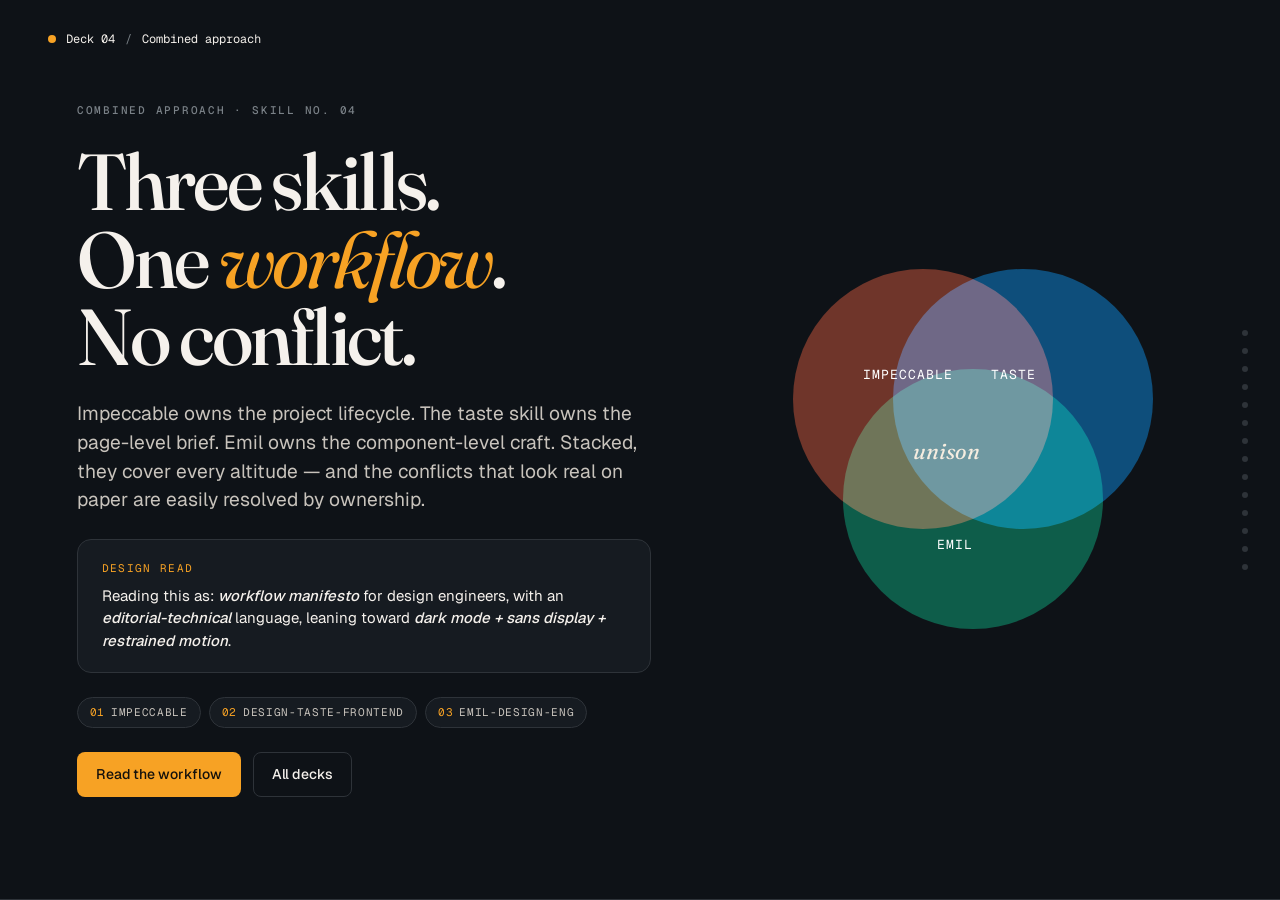
==== decks/deck-combined.html @ 85f2f713 "Initial commit: presto plugin v0.1.0 A Claude Code plugin that stacks three production-grade design " ====
<!doctype html>
<html lang="en">
<head>
<meta charset="utf-8" />
<meta name="viewport" content="width=device-width,initial-scale=1" />
<title>Deck 04 — Combined Approach</title>
<link rel="preconnect" href="https://fonts.googleapis.com">
<link rel="preconnect" href="https://fonts.gstatic.com" crossorigin>
<link href="https://fonts.googleapis.com/css2?family=Geist:wght@400;500;600;700&family=Geist+Mono:wght@400;500;600&family=Fraunces:opsz,wght@9..144,400;9..144,500&display=swap" rel="stylesheet">
<style>
  /* ============================================================
     Built using all three skills in unison.

     Scene sentence (impeccable): "A design engineer late at night,
     reviewing the unified workflow on their laptop with a terminal
     window adjacent — focused, technical, refined." → dark.

     Design Read (taste skill): "Reading this as: workflow manifesto
     for design engineers, with an editorial-technical language,
     leaning toward dark mode + sans display + restrained motion."

     Dials: VARIANCE 6 · MOTION 5 · DENSITY 5

     Register (impeccable): brand — this deck IS the product.
     Strategy: committed (one saturated amber carries ~35% of the
     surface in accents).

     Micro-interactions (emil): scale(0.97) on :active for every
     button, custom easing curves, transform-origin honored,
     entries from scale(0.95), reduced-motion respected.
     ============================================================ */
  :root {
    /* Custom easing — from emil */
    --ease-out:    cubic-bezier(0.23, 1, 0.32, 1);
    --ease-in-out: cubic-bezier(0.77, 0, 0.175, 1);
    --ease-snap:   cubic-bezier(0.22, 1, 0.36, 1);

    /* Dark editorial palette (OKLCH per impeccable) */
    --bg:         oklch(0.18 0.012 250);
    --surface:    oklch(0.22 0.014 250);
    --surface-2:  oklch(0.26 0.014 250);
    --ink:        oklch(0.96 0.008 80);
    --ink-2:      oklch(0.82 0.012 80);
    --muted:      oklch(0.6  0.012 240);
    --line:       oklch(0.32 0.012 250);
    --line-2:     oklch(0.28 0.012 250);
    --accent:     oklch(0.78 0.16 70);     /* warm amber */
    --accent-2:   oklch(0.68 0.16 60);
    --accent-soft:oklch(0.36 0.06 65);

    --sans:    "Geist", ui-sans-serif, system-ui, sans-serif;
    --display: "Fraunces", ui-serif, Georgia, serif;
    --mono:    "Geist Mono", ui-monospace, SFMono-Regular, Menlo, monospace;

    --r-xs: 4px;
    --r-sm: 8px;
    --r-md: 14px;
    --r-lg: 20px;

    --z-nav: 30;
    --z-pop: 60;
  }

  * { box-sizing: border-box; }
  html, body { margin: 0; padding: 0; }
  html { scroll-behavior: smooth; }
  body {
    background: var(--bg);
    color: var(--ink);
    font-family: var(--sans);
    font-size: 16px;
    line-height: 1.5;
    -webkit-font-smoothing: antialiased;
  }

  main {
    scroll-snap-type: y mandatory;
    overflow-y: auto;
    height: 100vh;
  }
  section.slide {
    scroll-snap-align: start;
    min-height: 100dvh;
    padding: clamp(56px, 7vw, 96px) clamp(24px, 6vw, 88px);
    display: grid;
    align-content: center;
    gap: 32px;
    border-bottom: 1px solid var(--line);
    position: relative;
  }

  h1, h2, h3 {
    color: var(--ink);
    font-weight: 500;
    letter-spacing: -0.025em;
    text-wrap: balance;
    margin: 0;
  }
  h1 { font-family: var(--display); font-size: clamp(2.8rem, 6.2vw, 5.4rem); line-height: 0.98; letter-spacing: -0.035em; font-weight: 500; }
  h1 em { font-style: italic; color: var(--accent); font-weight: 400; }
  h2 { font-family: var(--display); font-size: clamp(2rem, 4vw, 3.2rem); line-height: 1.03; font-weight: 500; letter-spacing: -0.02em; }
  h3 { font-family: var(--sans); font-size: 1.05rem; font-weight: 600; letter-spacing: -0.005em; }
  p  { max-width: 64ch; color: var(--ink-2); text-wrap: pretty; margin: 0; }
  p.lead { font-size: 1.2rem; color: var(--ink-2); max-width: 60ch; }
  code { font-family: var(--mono); font-size: 0.9em; background: var(--surface-2); padding: 2px 6px; border-radius: 4px; color: var(--accent); }

  .eyebrow {
    font-family: var(--mono);
    font-size: 11px;
    letter-spacing: 0.16em;
    text-transform: uppercase;
    color: var(--muted);
    font-weight: 500;
  }

  header.mark {
    position: fixed;
    top: clamp(20px, 3vw, 30px);
    left: clamp(24px, 4vw, 48px);
    z-index: var(--z-nav);
    display: flex; gap: 10px; align-items: center;
    font-family: var(--mono);
    font-size: 12px;
    color: var(--ink);
  }
  header.mark .dot { width: 8px; height: 8px; background: var(--accent); border-radius: 50%; }
  header.mark .sep { color: var(--muted); }

  nav.rail {
    position: fixed;
    right: clamp(16px, 2.5vw, 32px);
    top: 50%;
    transform: translateY(-50%);
    z-index: var(--z-nav);
    display: flex; flex-direction: column; gap: 12px;
  }
  nav.rail a {
    width: 6px; height: 6px; border-radius: 50%;
    background: var(--line);
    transition: background 200ms var(--ease-out), transform 200ms var(--ease-out);
  }
  nav.rail a:hover { background: var(--accent); transform: scale(1.4); }

  /* Buttons — emil's scale-on-press */
  .btn {
    display: inline-flex; align-items: center; gap: 10px;
    padding: 11px 18px;
    border-radius: var(--r-sm);
    font-family: var(--sans);
    font-weight: 500;
    font-size: 14px;
    letter-spacing: -0.005em;
    cursor: pointer;
    border: 1px solid transparent;
    text-decoration: none;
    transition: transform 160ms var(--ease-out), background 180ms var(--ease-out);
    white-space: nowrap;
  }
  .btn:hover { transform: translateY(-1px); }
  .btn:active { transform: scale(0.97); transition-duration: 100ms; }
  .btn.primary { background: var(--accent); color: oklch(0.18 0.012 80); }
  .btn.primary:hover { background: var(--accent-2); }
  .btn.ghost { background: transparent; color: var(--ink); border-color: var(--line); }
  .btn.ghost:hover { background: var(--surface); }
  .btn-row { display: flex; gap: 12px; flex-wrap: wrap; }

  /* ===== Slide 01 — Cover ===== */
  .cover { display: grid; grid-template-columns: 1fr; align-items: center; gap: 40px; background: var(--bg); }
  @media (min-width: 880px) { .cover { grid-template-columns: 1.05fr 0.95fr; } }
  .cover .meta { display: grid; gap: 24px; max-width: 36rem; }
  .read-box {
    border: 1px solid var(--line);
    background: var(--surface);
    border-radius: var(--r-md);
    padding: 20px 24px;
    display: grid; gap: 8px;
  }
  .read-box .label {
    font-family: var(--mono);
    font-size: 11px;
    letter-spacing: 0.12em;
    text-transform: uppercase;
    color: var(--accent);
  }
  .read-box .read { font-size: 15px; color: var(--ink); }
  .read-box .read em { font-style: italic; color: var(--ink); font-weight: 500; }
  .skill-pills { display: flex; flex-wrap: wrap; gap: 8px; }
  .skill-pills .pill {
    font-family: var(--mono);
    font-size: 11px;
    letter-spacing: 0.06em;
    text-transform: uppercase;
    padding: 6px 12px;
    border-radius: 999px;
    border: 1px solid var(--line);
    color: var(--ink-2);
    background: var(--surface);
  }
  .skill-pills .pill .num { color: var(--accent); margin-right: 6px; }

  /* Cover visual — three-disc Venn diagram */
  .venn {
    aspect-ratio: 1 / 1;
    max-width: 460px;
    width: 100%;
    margin-left: auto;
    position: relative;
  }
  .venn svg { width: 100%; height: 100%; display: block; }
  .venn circle { mix-blend-mode: screen; }

  /* ===== Slide 02 — Why combine ===== */
  .why-grid {
    display: grid;
    grid-template-columns: 1fr;
    gap: 16px;
  }
  @media (min-width: 880px) { .why-grid { grid-template-columns: 1fr 1fr 1fr; } }
  .why {
    border: 1px solid var(--line);
    background: var(--surface);
    border-radius: var(--r-md);
    padding: 24px 24px 22px;
    display: grid;
    gap: 12px;
  }
  .why .num {
    font-family: var(--display);
    font-size: 2.8rem;
    line-height: 1;
    color: var(--accent);
    font-weight: 400;
    letter-spacing: -0.04em;
  }
  .why h3 { font-family: var(--display); font-size: 1.4rem; font-weight: 500; letter-spacing: -0.02em; color: var(--ink); }
  .why p { font-size: 14px; }
  .why .who {
    margin-top: auto;
    font-family: var(--mono);
    font-size: 11px;
    color: var(--accent);
    letter-spacing: 0.06em;
  }

  /* ===== Slide 03 — Three altitudes (diagram) ===== */
  .altitudes {
    display: grid;
    gap: 14px;
    max-width: 1100px;
  }
  .alt {
    display: grid;
    grid-template-columns: 110px 1fr 1fr;
    gap: 24px;
    align-items: stretch;
    background: var(--surface);
    border: 1px solid var(--line);
    border-radius: var(--r-md);
    padding: 22px 24px;
  }
  .alt .level {
    display: grid;
    gap: 6px;
    align-content: center;
  }
  .alt .level .n {
    font-family: var(--display);
    font-size: 2.4rem;
    line-height: 1;
    color: var(--accent);
    font-weight: 500;
  }
  .alt .level .l {
    font-family: var(--mono);
    font-size: 11px;
    letter-spacing: 0.1em;
    text-transform: uppercase;
    color: var(--muted);
  }
  .alt .what h4 { margin: 0 0 6px; font-size: 15px; font-weight: 600; color: var(--ink); }
  .alt .what p  { font-size: 13.5px; }
  .alt .owner   { display: grid; gap: 6px; align-content: start; }
  .alt .owner .lbl { font-family: var(--mono); font-size: 11px; color: var(--muted); letter-spacing: 0.08em; text-transform: uppercase; }
  .alt .owner .skill { font-family: var(--mono); font-size: 13px; color: var(--accent); font-weight: 500; }
  @media (max-width: 720px) {
    .alt { grid-template-columns: 1fr; }
  }

  /* ===== Slide 04 — Unified flow ===== */
  .flow {
    display: grid;
    gap: 10px;
  }
  .fstep {
    display: grid;
    grid-template-columns: 56px 1fr auto;
    gap: 18px;
    align-items: start;
    padding: 18px 22px;
    background: var(--surface);
    border: 1px solid var(--line);
    border-radius: var(--r-md);
    transition: transform 200ms var(--ease-out), border-color 200ms var(--ease-out);
  }
  .fstep:hover { transform: translateY(-1px); border-color: var(--accent-soft); }
  .fstep .n {
    font-family: var(--mono);
    font-size: 13px;
    color: var(--accent);
    font-weight: 500;
    letter-spacing: 0.04em;
    padding-top: 2px;
  }
  .fstep h4 { margin: 0 0 4px; font-size: 14.5px; color: var(--ink); font-weight: 600; }
  .fstep p  { font-size: 13px; }
  .fstep .by {
    font-family: var(--mono);
    font-size: 11px;
    letter-spacing: 0.06em;
    color: var(--accent);
    padding: 4px 10px;
    border: 1px solid var(--accent-soft);
    border-radius: 999px;
    background: var(--accent-soft);
  }

  /* ===== Slide 05 — Conflict resolution ===== */
  table.conf {
    width: 100%;
    border-collapse: collapse;
    background: var(--surface);
    border: 1px solid var(--line);
    border-radius: var(--r-md);
    overflow: hidden;
  }
  table.conf th, table.conf td {
    text-align: left;
    padding: 14px 18px;
    border-bottom: 1px solid var(--line-2);
    font-size: 13.5px;
    vertical-align: top;
    color: var(--ink-2);
  }
  table.conf th {
    font-family: var(--mono);
    font-size: 11px;
    letter-spacing: 0.08em;
    text-transform: uppercase;
    color: var(--muted);
    background: var(--bg);
  }
  table.conf td:first-child { color: var(--ink); font-weight: 500; }
  table.conf td.win { color: var(--accent); font-family: var(--mono); font-size: 12.5px; }
  table.conf tr:last-child td { border-bottom: 0; }

  /* ===== Slide 06 — Ownership matrix ===== */
  .own-grid {
    display: grid;
    gap: 1px;
    background: var(--line);
    border: 1px solid var(--line);
    border-radius: var(--r-md);
    overflow: hidden;
    grid-template-columns: 1fr 1fr 1fr;
  }
  .own {
    background: var(--surface);
    padding: 22px 22px;
    display: grid;
    gap: 12px;
  }
  .own h4 {
    font-family: var(--mono);
    font-size: 11px;
    letter-spacing: 0.08em;
    text-transform: uppercase;
    color: var(--accent);
  }
  .own h3 { font-family: var(--display); font-size: 1.5rem; font-weight: 500; letter-spacing: -0.02em; }
  .own ul { margin: 0; padding: 0; list-style: none; display: grid; gap: 6px; }
  .own li {
    font-size: 13.5px;
    color: var(--ink-2);
    padding-left: 16px;
    position: relative;
  }
  .own li::before {
    content: "";
    position: absolute;
    left: 0; top: 9px;
    width: 6px; height: 6px;
    background: var(--accent);
    border-radius: 50%;
  }
  @media (max-width: 760px) { .own-grid { grid-template-columns: 1fr; } }

  /* ===== Slide 07 — Worked example (hero panel) ===== */
  .worked {
    display: grid;
    gap: 24px;
  }
  @media (min-width: 880px) { .worked { grid-template-columns: 1fr 1fr; } }
  .demo-hero {
    background: var(--surface);
    border: 1px solid var(--line);
    border-radius: var(--r-md);
    padding: 36px 32px 32px;
    display: grid;
    gap: 22px;
    align-content: start;
  }
  .demo-hero .h-eyebrow {
    font-family: var(--mono);
    font-size: 11px;
    letter-spacing: 0.16em;
    text-transform: uppercase;
    color: var(--accent);
    font-weight: 500;
  }
  .demo-hero h3 {
    font-family: var(--display);
    font-size: clamp(1.8rem, 3.4vw, 2.4rem);
    font-weight: 500;
    letter-spacing: -0.022em;
    line-height: 1.04;
    color: var(--ink);
  }
  .demo-hero h3 em { color: var(--accent); font-style: italic; }
  .demo-hero p { font-size: 14.5px; color: var(--ink-2); max-width: 38ch; }
  .demo-hero .h-row { display: flex; gap: 10px; }
  .demo-hero .h-btn {
    padding: 10px 18px;
    border-radius: var(--r-sm);
    background: var(--accent);
    color: oklch(0.18 0.012 80);
    border: 0;
    font-family: var(--sans);
    font-size: 14px;
    font-weight: 500;
    cursor: pointer;
    transition: transform 160ms var(--ease-out), background 180ms var(--ease-out);
  }
  .demo-hero .h-btn:active { transform: scale(0.97); }
  .demo-hero .h-btn.ghost { background: transparent; color: var(--ink); border: 1px solid var(--line); }
  .demo-hero .h-btn.ghost:hover { background: var(--surface-2); }

  .annot {
    display: grid;
    gap: 12px;
    align-content: start;
  }
  .ant {
    display: grid;
    grid-template-columns: auto 1fr;
    gap: 12px;
    align-items: start;
    padding: 12px 16px;
    background: var(--surface);
    border: 1px solid var(--line);
    border-radius: var(--r-sm);
  }
  .ant .src {
    font-family: var(--mono);
    font-size: 11px;
    letter-spacing: 0.06em;
    color: var(--accent);
    padding: 2px 8px;
    border-radius: 4px;
    background: var(--accent-soft);
    height: fit-content;
    white-space: nowrap;
  }
  .ant p { font-size: 13.5px; color: var(--ink-2); margin: 0; }

  /* ===== Slide 08 — Plugin tree ===== */
  .pkg-grid { display: grid; gap: 20px; }
  @media (min-width: 880px) { .pkg-grid { grid-template-columns: 1fr 1.2fr; } }
  pre.tree {
    background: var(--surface);
    border: 1px solid var(--line);
    border-radius: var(--r-md);
    padding: 22px 24px;
    margin: 0;
    overflow-x: auto;
    font-family: var(--mono);
    font-size: 12.5px;
    line-height: 1.6;
    color: var(--ink-2);
  }
  pre.tree .acc { color: var(--accent); }
  pre.tree .dim { color: var(--muted); }
  pre.tree .ink { color: var(--ink); }

  .pkg-notes {
    display: grid;
    gap: 12px;
    align-content: start;
  }
  .pkg-note {
    background: var(--surface);
    border: 1px solid var(--line);
    border-radius: var(--r-md);
    padding: 18px 22px;
    display: grid;
    gap: 6px;
  }
  .pkg-note h4 {
    font-family: var(--sans);
    font-size: 14px;
    font-weight: 600;
    color: var(--ink);
  }
  .pkg-note p { font-size: 13.5px; }

  /* ===== Slide 09 — Command surface ===== */
  .cmds {
    display: grid;
    gap: 1px;
    background: var(--line);
    border: 1px solid var(--line);
    border-radius: var(--r-md);
    overflow: hidden;
    grid-template-columns: repeat(auto-fit, minmax(260px, 1fr));
  }
  .cmd {
    background: var(--surface);
    padding: 22px 22px 18px;
    display: grid;
    gap: 8px;
    transition: background 180ms var(--ease-out);
  }
  .cmd:hover { background: var(--surface-2); }
  .cmd .name {
    font-family: var(--mono);
    font-size: 14px;
    color: var(--accent);
    font-weight: 500;
  }
  .cmd .name::before {
    content: "/";
    color: var(--muted);
    margin-right: 1px;
  }
  .cmd .phase {
    font-family: var(--mono);
    font-size: 10.5px;
    letter-spacing: 0.1em;
    text-transform: uppercase;
    color: var(--muted);
  }
  .cmd p { font-size: 13.5px; margin: 0; }
  .cmd .chain {
    margin-top: 4px;
    font-family: var(--mono);
    font-size: 11px;
    color: var(--ink-2);
    background: var(--bg);
    border: 1px solid var(--line);
    border-radius: 4px;
    padding: 4px 8px;
    width: fit-content;
  }

  /* ===== Slide 10 — Hook composition ===== */
  .hook-stack {
    display: grid;
    gap: 8px;
  }
  .hook {
    display: grid;
    grid-template-columns: 90px 100px 1fr;
    gap: 16px;
    align-items: center;
    padding: 14px 18px;
    background: var(--surface);
    border: 1px solid var(--line);
    border-radius: var(--r-sm);
  }
  .hook .moment {
    font-family: var(--mono);
    font-size: 11px;
    color: var(--accent);
    letter-spacing: 0.06em;
    text-transform: uppercase;
  }
  .hook .skill {
    font-family: var(--mono);
    font-size: 12px;
    color: var(--ink);
    padding: 2px 8px;
    border: 1px solid var(--line);
    border-radius: 4px;
    background: var(--bg);
    width: fit-content;
  }
  .hook p { font-size: 13px; margin: 0; }
  @media (max-width: 720px) {
    .hook { grid-template-columns: 1fr; }
  }

  /* ===== Slide 11 — Migration / adoption ===== */
  .adoption {
    display: grid;
    gap: 16px;
  }
  @media (min-width: 880px) { .adoption { grid-template-columns: repeat(3, 1fr); } }
  .ado {
    background: var(--surface);
    border: 1px solid var(--line);
    border-radius: var(--r-md);
    padding: 24px;
    display: grid;
    gap: 10px;
  }
  .ado .lbl {
    font-family: var(--mono);
    font-size: 11px;
    letter-spacing: 0.1em;
    text-transform: uppercase;
    color: var(--accent);
  }
  .ado h4 { font-family: var(--display); font-size: 1.3rem; font-weight: 500; letter-spacing: -0.018em; color: var(--ink); }
  .ado p { font-size: 13.5px; }
  .ado code { font-size: 12px; }

  /* ===== Slide 13 — /magic --surprise pipeline ===== */
  .surprise-pipe {
    display: grid;
    gap: 14px;
    align-items: stretch;
    grid-template-columns: 1fr;
  }
  @media (min-width: 880px) {
    .surprise-pipe {
      grid-template-columns:
        minmax(0, 1.05fr) 44px
        minmax(0, 1.15fr) 44px
        minmax(0, 1.05fr) 44px
        minmax(0, 1.25fr) 44px
        minmax(0, 0.9fr);
      gap: 10px;
    }
  }
  .pipe-box {
    background: var(--surface);
    border: 1px solid var(--line);
    border-radius: var(--r-md);
    padding: 18px 18px 16px;
    display: grid;
    gap: 8px;
    align-content: start;
    min-width: 0;
  }
  .pipe-box.tinted { background: var(--surface-2); }
  .pipe-box .lbl {
    font-family: var(--mono);
    font-size: 10.5px;
    letter-spacing: 0.12em;
    text-transform: uppercase;
    color: var(--muted);
  }
  .pipe-box h4 {
    font-family: var(--sans);
    font-size: 15px;
    font-weight: 600;
    color: var(--ink);
    margin: 0;
    letter-spacing: -0.005em;
  }
  .pipe-box .detail {
    font-family: var(--mono);
    font-size: 11.5px;
    color: var(--ink-2);
    line-height: 1.55;
    margin: 0;
  }
  .pipe-box .detail span {
    display: block;
  }
  .pipe-box.intent h4 { color: var(--accent); font-family: var(--mono); font-size: 13px; }
  .pipe-box.artifacts .detail span {
    background: var(--bg);
    border: 1px solid var(--line);
    border-radius: 4px;
    padding: 4px 8px;
    margin-bottom: 4px;
    color: var(--accent);
  }
  .pipe-box.audit { border-color: var(--accent-soft); }
  .pipe-box.audit h4 { color: var(--accent); }

  .pipe-arrow {
    display: flex;
    align-items: center;
    justify-content: center;
    position: relative;
    min-height: 36px;
  }
  .pipe-arrow svg { width: 100%; height: 22px; display: block; color: var(--line); }
  .pipe-arrow .note {
    position: absolute;
    top: -16px;
    left: 50%;
    transform: translateX(-50%);
    font-family: var(--mono);
    font-size: 10px;
    letter-spacing: 0.08em;
    text-transform: uppercase;
    color: var(--muted);
    white-space: nowrap;
    background: var(--bg);
    padding: 0 6px;
  }
  @media (max-width: 879px) {
    .pipe-arrow { min-height: 56px; }
    .pipe-arrow svg { width: 22px; height: 56px; }
    .pipe-arrow .note {
      position: static;
      transform: none;
      margin-left: 12px;
      background: transparent;
      padding: 0;
    }
    .pipe-arrow { justify-content: flex-start; padding-left: 18px; }
  }

  .surprise-pills {
    display: flex;
    flex-wrap: wrap;
    gap: 8px;
    margin-top: 6px;
  }
  .surprise-pills .pill {
    font-family: var(--mono);
    font-size: 11px;
    letter-spacing: 0.06em;
    text-transform: uppercase;
    padding: 6px 12px;
    border-radius: 999px;
    border: 1px solid var(--line);
    color: var(--ink-2);
    background: var(--surface);
  }
  .surprise-pills .pill strong { color: var(--accent); font-weight: 500; margin-right: 6px; }

  .surprise-callouts {
    display: grid;
    gap: 14px;
    margin-top: 8px;
    grid-template-columns: 1fr;
  }
  @media (min-width: 720px) {
    .surprise-callouts { grid-template-columns: 1fr 1fr; }
  }
  .callout {
    background: var(--surface);
    border: 1px solid var(--line);
    border-radius: var(--r-md);
    padding: 18px 20px;
    display: grid;
    gap: 8px;
  }
  .callout.warn { border-color: var(--line-2); background: var(--bg); }
  .callout .lbl {
    font-family: var(--mono);
    font-size: 10.5px;
    letter-spacing: 0.12em;
    text-transform: uppercase;
    color: var(--accent);
  }
  .callout.warn .lbl { color: var(--muted); }
  .callout ul { margin: 0; padding-left: 18px; }
  .callout li { font-size: 13.5px; color: var(--ink-2); margin-bottom: 6px; line-height: 1.5; }
  .callout li:last-child { margin-bottom: 0; }

  /* ===== End ===== */
  .end {
    background: oklch(0.13 0.01 250);
  }
  .end h2 { color: var(--ink); }
  .end .stat-row {
    display: grid; gap: 0;
    grid-template-columns: repeat(auto-fit, minmax(160px, 1fr));
    border: 1px solid var(--line);
    border-radius: var(--r-md);
    overflow: hidden;
  }
  .end .stat {
    padding: 22px;
    background: var(--surface);
    border-right: 1px solid var(--line);
    display: grid; gap: 4px;
  }
  .end .stat:last-child { border-right: 0; }
  .end .stat .lbl { font-family: var(--mono); font-size: 10.5px; letter-spacing: 0.1em; text-transform: uppercase; color: var(--muted); }
  .end .stat .vv { font-family: var(--display); font-size: 1.6rem; font-weight: 500; color: var(--ink); letter-spacing: -0.025em; }

  /* prefers-reduced-motion */
  @media (prefers-reduced-motion: reduce) {
    *,*::before,*::after {
      animation-duration: 0.001ms !important;
      transition-duration: 0.001ms !important;
      transition-delay: 0ms !important;
    }
  }
</style>
</head>
<body>

<header class="mark">
  <span class="dot" aria-hidden="true"></span>
  <span>Deck 04</span>
  <span class="sep">/</span>
  <span>Combined approach</span>
</header>

<nav class="rail" aria-label="Slides">
  <a href="#s1"></a><a href="#s2"></a><a href="#s3"></a><a href="#s4"></a>
  <a href="#s5"></a><a href="#s6"></a><a href="#s7"></a><a href="#s8"></a>
  <a href="#s9"></a><a href="#s10"></a><a href="#s11"></a><a href="#s12"></a>
  <a href="#s13"></a><a href="#s14"></a>
</nav>

<main>

  <!-- 01 — Cover -->
  <section id="s1" class="slide cover">
    <div class="meta">
      <span class="eyebrow">Combined approach · skill no. 04</span>
      <h1>Three skills. One <em>workflow</em>. No conflict.</h1>
      <p class="lead">Impeccable owns the project lifecycle. The taste skill owns the page-level brief. Emil owns the component-level craft. Stacked, they cover every altitude — and the conflicts that look real on paper are easily resolved by ownership.</p>

      <div class="read-box">
        <span class="label">Design Read</span>
        <p class="read">Reading this as: <em>workflow manifesto</em> for design engineers, with an <em>editorial-technical</em> language, leaning toward <em>dark mode + sans display + restrained motion</em>.</p>
      </div>

      <div class="skill-pills">
        <span class="pill"><span class="num">01</span>impeccable</span>
        <span class="pill"><span class="num">02</span>design-taste-frontend</span>
        <span class="pill"><span class="num">03</span>emil-design-eng</span>
      </div>

      <div class="btn-row">
        <a class="btn primary" href="#s2">Read the workflow</a>
        <a class="btn ghost" href="index.html">All decks</a>
      </div>
    </div>

    <div class="venn" aria-hidden="true">
      <svg viewBox="0 0 460 460">
        <circle cx="180" cy="180" r="130" fill="oklch(0.55 0.16 35 / 0.55)"   />
        <circle cx="280" cy="180" r="130" fill="oklch(0.55 0.16 245 / 0.55)" />
        <circle cx="230" cy="280" r="130" fill="oklch(0.58 0.14 165 / 0.55)" />
        <text x="120" y="160" fill="#fff" font-family="Geist Mono, monospace" font-size="13" letter-spacing="1">IMPECCABLE</text>
        <text x="248" y="160" fill="#fff" font-family="Geist Mono, monospace" font-size="13" letter-spacing="1">TASTE</text>
        <text x="194" y="330" fill="#fff" font-family="Geist Mono, monospace" font-size="13" letter-spacing="1">EMIL</text>
        <text x="170" y="240" fill="oklch(0.95 0.02 80)" font-family="Fraunces, serif" font-style="italic" font-size="22">unison</text>
      </svg>
    </div>
  </section>

  <!-- 02 — Why combine -->
  <section id="s2" class="slide">
    <h2>Why combine them.</h2>
    <p>Each skill is rigorous, but each leaves a real gap. Their gaps are the others' strengths.</p>
    <div class="why-grid">
      <div class="why">
        <span class="num">01</span>
        <h3>Impeccable owns the project.</h3>
        <p>Loads context, picks a register, runs commands across the lifecycle. But it's general — page-level rules and component micro-details aren't its altitude.</p>
        <span class="who">owns: project + register</span>
      </div>
      <div class="why">
        <span class="num">02</span>
        <h3>The taste skill owns the page.</h3>
        <p>Reads the room, sets dials, picks a stack, enforces mechanical Pre-Flight checks. But it's scoped to landing / portfolio / redesign — and stops at the page boundary.</p>
        <span class="who">owns: page-level brief</span>
      </div>
      <div class="why">
        <span class="num">03</span>
        <h3>Emil owns the component.</h3>
        <p>Every animation tested, every easing curve picked, every transform-origin honored. But it's silent on color, stack choice, layout grammar.</p>
        <span class="who">owns: component + motion</span>
      </div>
    </div>
  </section>

  <!-- 03 — Three altitudes -->
  <section id="s3" class="slide">
    <span class="eyebrow">03 of 03 eyebrows used in this deck</span>
    <h2>Three altitudes, three owners.</h2>
    <p>Every design question lives at one altitude. Knowing which skill owns it removes the guesswork.</p>
    <div class="altitudes">
      <div class="alt">
        <div class="level"><span class="n">01</span><span class="l">Project</span></div>
        <div class="what">
          <h4>Lifecycle, register, brand-or-product, commands across surfaces</h4>
          <p>Setup, context loading, color strategy, audit, polish, harden, document, ship.</p>
        </div>
        <div class="owner"><span class="lbl">Owner</span><span class="skill">impeccable</span></div>
      </div>
      <div class="alt">
        <div class="level"><span class="n">02</span><span class="l">Page</span></div>
        <div class="what">
          <h4>Brief inference, dial setting, stack pick, section grammar, Pre-Flight</h4>
          <p>Design Read, VARIANCE / MOTION / DENSITY, hero discipline, eyebrow restraint, layout diversification.</p>
        </div>
        <div class="owner"><span class="lbl">Owner</span><span class="skill">design-taste-frontend</span></div>
      </div>
      <div class="alt">
        <div class="level"><span class="n">03</span><span class="l">Component</span></div>
        <div class="what">
          <h4>Animation Decision Framework, easing, transform-origin, interruptibility</h4>
          <p>Custom curves, scale-on-press feedback, popover origin awareness, asymmetric enter/exit, stagger.</p>
        </div>
        <div class="owner"><span class="lbl">Owner</span><span class="skill">emil-design-eng</span></div>
      </div>
    </div>
  </section>

  <!-- 04 — Unified flow -->
  <section id="s4" class="slide">
    <h2>The unified flow.</h2>
    <p>Seven steps from blank canvas to ship-ready. Each step is owned by exactly one skill — no overlap, no race condition.</p>
    <div class="flow">
      <div class="fstep"><span class="n">01</span><div><h4>Read the room</h4><p>State the one-line Design Read. Page kind · audience · vibe · stack. No code yet.</p></div><span class="by">taste</span></div>
      <div class="fstep"><span class="n">02</span><div><h4>Load project context</h4><p>Run <code>impeccable/scripts/context.mjs</code>. PRODUCT.md, DESIGN.md, existing tokens. Pick the register: brand or product.</p></div><span class="by">impeccable</span></div>
      <div class="fstep"><span class="n">03</span><div><h4>Set the dials</h4><p>VARIANCE / MOTION / DENSITY from the read. Override the 8 / 6 / 4 baseline when the brief justifies it.</p></div><span class="by">taste</span></div>
      <div class="fstep"><span class="n">04</span><div><h4>Pick the stack</h4><p>If the brief reads as a known system (Fluent, Material, Carbon, govuk-frontend), install the official package. Else: Tailwind v4 + Geist + Motion.</p></div><span class="by">taste</span></div>
      <div class="fstep"><span class="n">05</span><div><h4>Build with the rules</h4><p>Impeccable's General Rules + register reference. Taste's hero discipline, eyebrow restraint, no-section-repeat. OKLCH throughout.</p></div><span class="by">impeccable + taste</span></div>
      <div class="fstep"><span class="n">06</span><div><h4>Polish every interaction</h4><p>For each animation: should it · purpose · easing · duration. Custom curves. scale(0.97) on :active. Popovers from origin. Asymmetric enter/exit. Reduced-motion always.</p></div><span class="by">emil</span></div>
      <div class="fstep"><span class="n">07</span><div><h4>Audit before ship</h4><p>Pre-Flight checklist · AI slop test (both altitudes) · emil's review table on the diff. Match-and-rewrite any ban.</p></div><span class="by">all three</span></div>
    </div>
  </section>

  <!-- 05 — Conflict resolution -->
  <section id="s5" class="slide">
    <h2>Conflict resolution.</h2>
    <p>Three conflicts look real on paper. All three resolve by ownership — the skill at the relevant altitude wins.</p>
    <table class="conf" aria-label="Conflict resolution matrix">
      <thead>
        <tr><th>Conflict</th><th>Impeccable says</th><th>Taste says</th><th>Emil says</th><th>Winner</th></tr>
      </thead>
      <tbody>
        <tr>
          <td>Bounce in easing</td>
          <td>No bounce. Exponential ease-out.</td>
          <td>Silent on bounce shape.</td>
          <td>Subtle 0.1–0.3 OK for playful / drag UI.</td>
          <td class="win">impeccable · for UI; emil · for drag-to-dismiss only</td>
        </tr>
        <tr>
          <td>Eyebrows</td>
          <td>Banned as scaffolding when on every section.</td>
          <td>Max 1 per 3 sections, mechanical count.</td>
          <td>Silent.</td>
          <td class="win">taste · its count is the operational rule</td>
        </tr>
        <tr>
          <td>Default sans font</td>
          <td>Doesn't prescribe.</td>
          <td>Discourages Inter. Reach for Geist / Outfit / Satoshi first.</td>
          <td>Silent on family.</td>
          <td class="win">taste · brief-aware</td>
        </tr>
        <tr>
          <td>Animation altitude</td>
          <td>"Motion must be intentional."</td>
          <td>Picks the pattern (sticky stack, horizontal pan).</td>
          <td>Picks the curve, duration, origin.</td>
          <td class="win">taste · pattern; emil · values</td>
        </tr>
        <tr>
          <td>Beige / cream backgrounds</td>
          <td>"Saturated AI default of 2026." Banned.</td>
          <td>Premium-consumer beige+brass family banned.</td>
          <td>Silent.</td>
          <td class="win">both agree · use the rotation table</td>
        </tr>
        <tr>
          <td>Marketing copy</td>
          <td>No marketing buzzwords. No em dashes.</td>
          <td>Copy self-audit. Cut AI cute-but-wrong phrases.</td>
          <td>Silent.</td>
          <td class="win">both agree · enforce together</td>
        </tr>
      </tbody>
    </table>
  </section>

  <!-- 06 — Ownership matrix -->
  <section id="s6" class="slide">
    <h2>What each skill owns.</h2>
    <p>The clean partition. When you're stuck, ask which row your question sits in — and only consult that skill's reference.</p>
    <div class="own-grid">
      <div class="own">
        <h4>Impeccable</h4>
        <h3>Project &amp; register</h3>
        <ul>
          <li>PRODUCT.md / DESIGN.md context loading</li>
          <li>Brand vs. product register split</li>
          <li>Color strategy (restrained · committed · full · drenched)</li>
          <li>OKLCH palette + tinted neutrals</li>
          <li>Cross-register absolute bans</li>
          <li>Sub-commands: critique, audit, polish, harden, document, extract, ship</li>
          <li>AI slop test (first + second order)</li>
        </ul>
      </div>
      <div class="own">
        <h4>Taste skill</h4>
        <h3>Page &amp; brief</h3>
        <ul>
          <li>Design Read (one-line)</li>
          <li>VARIANCE / MOTION / DENSITY dials</li>
          <li>Brief → real design system map</li>
          <li>Anti-default discipline (Inter, AI-purple, beige+brass)</li>
          <li>Hero discipline (max 4 elements, fits viewport)</li>
          <li>Eyebrow / section / zigzag / marquee limits</li>
          <li>Pre-Flight checklist (mechanical)</li>
        </ul>
      </div>
      <div class="own">
        <h4>Emil</h4>
        <h3>Component &amp; motion</h3>
        <ul>
          <li>Animation Decision Framework</li>
          <li>Custom easing curves (3 named)</li>
          <li>Duration ceiling (≤300ms UI)</li>
          <li>Spring physics for drag / alive elements</li>
          <li>scale(0.97) on every :active</li>
          <li>Never scale(0); always 0.95 + opacity</li>
          <li>Popover transform-origin</li>
          <li>clip-path tricks (hold-to-delete, image reveal)</li>
          <li>Review-as-markdown-table format</li>
        </ul>
      </div>
    </div>
  </section>

  <!-- 07 — Worked example -->
  <section id="s7" class="slide">
    <h2>One hero, three skills.</h2>
    <p>The hero panel on the left was built by walking the unified flow. The labels on the right show which skill made which call.</p>
    <div class="worked">
      <div class="demo-hero">
        <span class="h-eyebrow">Product · v1</span>
        <h3>Ship interfaces that don't <em>look</em> AI-made.</h3>
        <p>Three skills stacked into one workflow. Read the brief, build the structure, polish the details — without re-litigating the same decision three times.</p>
        <div class="h-row">
          <button class="h-btn" type="button">Get started</button>
          <button class="h-btn ghost" type="button">View on GitHub</button>
        </div>
      </div>
      <div class="annot">
        <div class="ant"><span class="src">taste</span><p>Hero stack ≤ 4 elements (eyebrow + headline + sub + CTA). Eyebrow allowed because this is the first eyebrow on the page.</p></div>
        <div class="ant"><span class="src">taste</span><p>Two CTAs, distinct intents ("get started" vs "view on GitHub"). No duplicate-intent fail.</p></div>
        <div class="ant"><span class="src">impeccable</span><p>Committed color strategy: one saturated accent (amber) carries the CTA and emphasis. Body bg is OKLCH-tinted dark slate, biased toward the accent hue.</p></div>
        <div class="ant"><span class="src">impeccable</span><p>Display headline uses italic emphasis on a single word, same family — not a serif-into-sans injection.</p></div>
        <div class="ant"><span class="src">emil</span><p>Both buttons have <code>transform: scale(0.97)</code> on <code>:active</code>, 160ms via the strong ease-out curve.</p></div>
        <div class="ant"><span class="src">emil</span><p>Hover translateY(-1px) gives instant feedback before the press. Press it.</p></div>
      </div>
    </div>
  </section>

  <!-- 08 — Plugin structure -->
  <section id="s8" class="slide">
    <h2>The plugin: <em>presto</em>.</h2>
    <p>One plugin, three skills, shared scripts, shared memory. The structure mirrors how the work flows.</p>
    <div class="pkg-grid">
<pre class="tree" aria-label="Plugin file tree"><span class="dim">presto/</span>
├── <span class="ink">plugin.json</span>                  <span class="dim"># manifest</span>
├── <span class="ink">README.md</span>
├── skills/
│   ├── <span class="acc">impeccable/</span>            <span class="dim"># project altitude</span>
│   │   ├── SKILL.md
│   │   ├── reference/         <span class="dim"># craft, polish, audit, …</span>
│   │   └── scripts/           <span class="dim"># context, palette, live</span>
│   ├── <span class="acc">design-taste/</span>          <span class="dim"># page altitude</span>
│   │   └── SKILL.md
│   └── <span class="acc">emil-design-eng/</span>       <span class="dim"># component altitude</span>
│       └── SKILL.md
├── commands/                  <span class="dim"># unified slash commands</span>
│   ├── design-read.md
│   ├── set-dials.md
│   ├── design-flow.md
│   ├── design-audit.md
│   └── design-review.md
├── hooks/
│   ├── SessionStart.js        <span class="dim"># load context once</span>
│   └── PreCompact.js          <span class="dim"># save Design Read state</span>
├── memory/
│   ├── DESIGN_READ.md         <span class="dim"># this project's read</span>
│   └── DIALS.json             <span class="dim"># persisted dial values</span>
└── shared/
    ├── <span class="ink">easing.css</span>             <span class="dim"># emil's named curves</span>
    ├── <span class="ink">palette-tools.mjs</span>      <span class="dim"># impeccable's seed</span>
    └── <span class="ink">preflight.mjs</span>          <span class="dim"># taste's check runner</span>
</pre>

      <div class="pkg-notes">
        <div class="pkg-note">
          <h4>Why one plugin instead of three</h4>
          <p>Shared <code>shared/</code> means easing curves and palette tools aren't duplicated. The Design Read is written once and consumed by all three.</p>
        </div>
        <div class="pkg-note">
          <h4>Why three skills not one</h4>
          <p>Each skill keeps its own description and trigger context. Claude picks the right one based on the user's altitude — the SKILL.md descriptions stay specific and discoverable.</p>
        </div>
        <div class="pkg-note">
          <h4>SessionStart hook</h4>
          <p>Loads the Design Read and Dials into context once. No skill re-runs <code>context.mjs</code> redundantly.</p>
        </div>
      </div>
    </div>
  </section>

  <!-- 09 — Command surface -->
  <section id="s9" class="slide">
    <h2>Unified command surface.</h2>
    <p>Five new slash commands shape the workflow. The original 25 impeccable commands stay reachable via <code>/impeccable &lt;cmd&gt;</code>.</p>
    <div class="cmds">
      <div class="cmd">
        <span class="phase">Phase 01</span>
        <span class="name">design-read</span>
        <p>Run the brief-inference step. Writes the one-line Design Read to <code>memory/DESIGN_READ.md</code>.</p>
        <span class="chain">taste · then impeccable</span>
      </div>
      <div class="cmd">
        <span class="phase">Phase 02</span>
        <span class="name">set-dials</span>
        <p>Choose VARIANCE / MOTION / DENSITY from a use-case preset or conversationally.</p>
        <span class="chain">taste</span>
      </div>
      <div class="cmd">
        <span class="phase">Phase 03–06</span>
        <span class="name">design-flow [feature]</span>
        <p>The full unified flow: read → context → dials → stack → build → polish. Calls each skill in order.</p>
        <span class="chain">all three</span>
      </div>
      <div class="cmd">
        <span class="phase">Phase 07</span>
        <span class="name">design-audit [target]</span>
        <p>Pre-Flight + AI slop test + a11y. Returns a single consolidated report.</p>
        <span class="chain">taste + impeccable</span>
      </div>
      <div class="cmd">
        <span class="phase">Phase 07</span>
        <span class="name">design-review [diff]</span>
        <p>Emil's mandatory markdown-table review on the current diff. One row per issue.</p>
        <span class="chain">emil</span>
      </div>
      <div class="cmd">
        <span class="phase">Bypass</span>
        <span class="name">impeccable [cmd]</span>
        <p>Direct access to any of the 25 impeccable sub-commands. Unchanged behavior.</p>
        <span class="chain">impeccable</span>
      </div>
    </div>
  </section>

  <!-- 10 — Hook composition -->
  <section id="s10" class="slide">
    <h2>When each skill fires.</h2>
    <p>The hook stack runs in order. Earlier hooks load shared context; later skills consume it without re-running setup.</p>
    <div class="hook-stack">
      <div class="hook">
        <span class="moment">SessionStart</span>
        <span class="skill">shared</span>
        <p>Read <code>memory/DESIGN_READ.md</code> and <code>memory/DIALS.json</code> into the session. Inject as system reminder.</p>
      </div>
      <div class="hook">
        <span class="moment">SessionStart</span>
        <span class="skill">impeccable</span>
        <p>Run <code>context.mjs</code>. If <code>NO_PRODUCT_MD</code>, queue <code>init</code> as the first action.</p>
      </div>
      <div class="hook">
        <span class="moment">UserPromptSubmit</span>
        <span class="skill">taste</span>
        <p>If the prompt mentions a page kind (landing, portfolio, redesign) and no Design Read exists, prompt for one.</p>
      </div>
      <div class="hook">
        <span class="moment">PostToolUse</span>
        <span class="skill">emil</span>
        <p>On Edit/Write to component files, suggest the review-table format if the diff includes animation properties.</p>
      </div>
      <div class="hook">
        <span class="moment">PreCompact</span>
        <span class="skill">shared</span>
        <p>Persist Design Read, Dials, and last critique snapshot. They survive context compression.</p>
      </div>
      <div class="hook">
        <span class="moment">Stop</span>
        <span class="skill">shared</span>
        <p>If a build step shipped a hero or landing surface and no Pre-Flight ran, surface it as a suggestion.</p>
      </div>
    </div>
  </section>

  <!-- 11 — Adoption -->
  <section id="s11" class="slide">
    <h2>Adoption path.</h2>
    <p>Three reasonable starting points, depending on what's already installed.</p>
    <div class="adoption">
      <div class="ado">
        <span class="lbl">Starting fresh</span>
        <h4>Install presto directly.</h4>
        <p>The plugin pulls all three skills as siblings. Run <code>/design-read</code> on first invocation; the rest follows from the read.</p>
        <p><code>/plugin install presto</code></p>
      </div>
      <div class="ado">
        <span class="lbl">Already on impeccable</span>
        <h4>Layer in taste + emil only.</h4>
        <p>The plugin detects an existing <code>impeccable/</code> install and skips re-adding it. Memory and shared/ still come along.</p>
        <p><code>/plugin install presto --partial</code></p>
      </div>
      <div class="ado">
        <span class="lbl">Picking and choosing</span>
        <h4>Use the skills individually.</h4>
        <p>Each skill works alone. The cost is repeated setup and no shared Design Read between sessions.</p>
        <p>This is what you have today.</p>
      </div>
    </div>
  </section>

  <!-- 12 — The /magic workflow -->
  <section id="s12" class="slide">
    <h2>The <em style="font-style: italic; color: var(--accent);">/magic</em> workflow.</h2>
    <p class="lead">One slash command. Seven phases (plus a conditional cold-start). Six break-out points. Memory that survives the session.</p>

    <div class="flow">
      <div class="fstep" style="opacity: 0.72; border-style: dashed;"><span class="n">00</span><div><h4>HOUDINI <span style="font-family: var(--mono); font-size: 11px; color: var(--muted); letter-spacing: 0.04em; font-weight: 400; margin-left: 6px;">cold start · creative partner</span></h4><p>The only phase allowed to invent. Drafts 3 real starter HTML files in parallel (safe · contrarian · wildcard), iterates with you in a refine loop, lands <code>DESIGN_APPROACH.md</code> + <code>seeds/starter.html</code> + <code>seeds/tokens.css</code>.</p><p style="font-family: var(--mono); font-size: 11px; color: var(--muted); letter-spacing: 0.04em; margin-top: 4px;">conversational, runs as a skill — <code>/magic</code> recommends it but does not invoke inline.</p></div><span class="by">conditional</span></div>
      <div class="fstep"><span class="n">01</span><div><h4>READ</h4><p>State the Design Read: kind · audience · vibe · stack hint. Output: <code>{ read, kind, audience, vibe, stack_hint }</code>.</p></div><span class="by">taste</span></div>
      <div class="fstep"><span class="n">02</span><div><h4>CONTEXT</h4><p>Load PRODUCT.md / DESIGN.md, pick register, set palette strategy, write the scene sentence. Output: <code>{ register, palette_strategy, existing_tokens, scene_sentence }</code>.</p></div><span class="by">impeccable</span></div>
      <div class="fstep"><span class="n">03</span><div><h4>DIALS</h4><p>VARIANCE · MOTION · DENSITY (1–10) with reasoning tied to the read. Output: <code>{ variance, motion, density, reasoning }</code>.</p></div><span class="by">taste</span></div>
      <div class="fstep"><span class="n">04</span><div><h4>STACK</h4><p>Map brief to a real design system (Fluent, Material, Carbon, govuk-frontend, shadcn) or Tailwind v4 + Geist + Motion. Output: <code>{ framework, ds_package?, type_family, motion_lib, icons }</code>.</p></div><span class="by">taste</span></div>
      <div class="fstep"><span class="n">05</span><div><h4>BUILD</h4><p>General Rules + hero discipline + section grammar. Coordinated; no race condition because altitudes don't overlap. Output: <code>{ files_written[], notes }</code>.</p></div><span class="by">impeccable + taste</span></div>
      <div class="fstep"><span class="n">06</span><div><h4>POLISH</h4><p>Animation Decision Framework on every interaction. Custom curves, asymmetric enter/exit, transform-origin honored, scale(0.97) on :active. Output: <code>{ animations[], review_table_md }</code>.</p></div><span class="by">emil</span></div>
      <div class="fstep"><span class="n">07</span><div><h4>AUDIT</h4><p>All three skills run in parallel — Pre-Flight matrix, AI slop test (first + second order), emil review table. Output: <code>{ preflight_pass, slop_pass, review_findings, gate }</code>.</p></div><span class="by">all three · parallel</span></div>
    </div>

    <div class="cmds" style="margin-top: 12px;">
      <div class="cmd">
        <span class="phase">Phase 00 · cold start</span>
        <span class="name">houdini [brief]</span>
        <p>The creative partner. Three modes: guided (conversational, default), <code>--auto</code> (autonomous solo run), or keywords (e.g. <code>'fintech, dark, terminal'</code>). When invoked without explicit args, TUNE IN now asks which mode via <code>AskUserQuestion</code> — power-user shortcuts via flags still bypass the question. Drafts real starter templates, iterates with you when interactive, lands a starter <code>/magic</code> can build on.</p>
        <span class="chain">taste + impeccable</span>
      </div>
      <div class="cmd">
        <span class="phase">Entry</span>
        <span class="name">magic [intent] [--surprise]</span>
        <p>Full 7-phase flow. Without <code>--surprise</code>: detects cold-start and confirms whether to run <code>/houdini</code> first (yes / no / customize). With <code>--surprise</code>: autonomously runs houdini in wildcard mode, writes the hand-off artifacts, then proceeds through every phase. Zero prompts end to end. Phase outputs persist to <code>presto/memory/</code>.</p>
        <span class="chain">all three</span>
      </div>
      <div class="cmd">
        <span class="phase">Phase 01</span>
        <span class="name">design-read</span>
        <p>Skip to READ. Writes <code>DESIGN_READ.md</code>.</p>
        <span class="chain">taste</span>
      </div>
      <div class="cmd">
        <span class="phase">Phase 03</span>
        <span class="name">set-dials</span>
        <p>Skip to DIALS. Writes <code>DIALS.json</code>.</p>
        <span class="chain">taste</span>
      </div>
      <div class="cmd">
        <span class="phase">Phase 03–06</span>
        <span class="name">design-flow [feature]</span>
        <p>Re-enter the build-and-polish middle without redoing READ + CONTEXT.</p>
        <span class="chain">all three</span>
      </div>
      <div class="cmd">
        <span class="phase">Phase 07</span>
        <span class="name">design-audit [target]</span>
        <p>Pre-Flight + AI slop test. Writes <code>last-audit.json</code>.</p>
        <span class="chain">taste + impeccable</span>
      </div>
      <div class="cmd">
        <span class="phase">Phase 07</span>
        <span class="name">design-review [diff]</span>
        <p>Emil's markdown-table review on the diff. One row per issue.</p>
        <span class="chain">emil</span>
      </div>
    </div>

    <p style="font-family: var(--mono); font-size: 12px; color: var(--muted); letter-spacing: 0.04em; margin-top: 4px;">
      Passthrough: <code>/impeccable [cmd]</code> still routes to any of the 25 original impeccable sub-commands — unchanged.
    </p>
  </section>

  <!-- 13 — /magic --surprise pipeline -->
  <section id="s13" class="slide">
    <span class="eyebrow">Slide 13 · the wildcard path</span>
    <h2><em style="font-style: italic; color: var(--accent);">/magic --surprise</em> — zero to template.</h2>
    <p class="lead">When the goal is speed and you trust the wildcard, <code>--surprise</code> collapses every confirmation prompt into a single autonomous run. From blank intent to AUDIT, no questions.</p>

    <div class="surprise-pipe">
      <div class="pipe-box intent">
        <span class="lbl">Phase 0 · intent</span>
        <h4>/magic --surprise</h4>
        <p class="detail"><span>"build a portfolio for a generative-art studio…"</span></p>
      </div>
      <div class="pipe-arrow">
        <span class="note">no prompts</span>
        <svg viewBox="0 0 100 22" preserveAspectRatio="none" aria-hidden="true"><line x1="0" y1="11" x2="92" y2="11" stroke="currentColor" stroke-width="1"/><polyline points="86,5 96,11 86,17" fill="none" stroke="currentColor" stroke-width="1"/></svg>
      </div>
      <div class="pipe-box tinted">
        <span class="lbl">Houdini workflow</span>
        <h4>autonomous = true</h4>
        <p class="detail"><span>n_drafts = 1</span><span>angle = wildcard</span><span>Brief → Draft → Handoff</span></p>
      </div>
      <div class="pipe-arrow">
        <span class="note">3 files written</span>
        <svg viewBox="0 0 100 22" preserveAspectRatio="none" aria-hidden="true"><line x1="0" y1="11" x2="92" y2="11" stroke="currentColor" stroke-width="1"/><polyline points="86,5 96,11 86,17" fill="none" stroke="currentColor" stroke-width="1"/></svg>
      </div>
      <div class="pipe-box artifacts">
        <span class="lbl">Hand-off artifacts</span>
        <h4>presto/memory/</h4>
        <p class="detail"><span>DESIGN_APPROACH.md</span><span>seeds/starter.html</span><span>seeds/tokens.css</span></p>
      </div>
      <div class="pipe-arrow">
        <span class="note">phase 0 finds seed, skips</span>
        <svg viewBox="0 0 100 22" preserveAspectRatio="none" aria-hidden="true"><line x1="0" y1="11" x2="92" y2="11" stroke="currentColor" stroke-width="1"/><polyline points="86,5 96,11 86,17" fill="none" stroke="currentColor" stroke-width="1"/></svg>
      </div>
      <div class="pipe-box tinted">
        <span class="lbl">Magic workflow</span>
        <h4>7 phases, linear</h4>
        <p class="detail"><span>Read → Context → Dials</span><span>Stack → Build → Polish</span><span>Audit</span></p>
      </div>
      <div class="pipe-arrow">
        <span class="note">7 phases run linearly</span>
        <svg viewBox="0 0 100 22" preserveAspectRatio="none" aria-hidden="true"><line x1="0" y1="11" x2="92" y2="11" stroke="currentColor" stroke-width="1"/><polyline points="86,5 96,11 86,17" fill="none" stroke="currentColor" stroke-width="1"/></svg>
      </div>
      <div class="pipe-box audit">
        <span class="lbl">Gate</span>
        <h4>AUDIT pass</h4>
        <p class="detail"><span>preflight ✓</span><span>slop ✓</span><span>review ✓</span></p>
      </div>
    </div>

    <div class="surprise-pills">
      <span class="pill"><strong>0</strong>user prompts</span>
      <span class="pill"><strong>1</strong>wildcard draft</span>
      <span class="pill"><strong>8</strong>phases total</span>
    </div>

    <div class="surprise-callouts">
      <div class="callout">
        <span class="lbl">When to use --surprise</span>
        <ul>
          <li>You trust the wildcard angle and would rather react to a finished design than pick from drafts.</li>
          <li>You want maximum velocity from blank brief to AUDIT in a single command.</li>
        </ul>
      </div>
      <div class="callout warn">
        <span class="lbl">When NOT to use</span>
        <ul>
          <li>When the project is high-stakes and you want oversight per phase: use <code>--guided</code>.</li>
          <li>When you want the three-option spread to evaluate visually: use bare <code>/houdini</code> (guided mode).</li>
        </ul>
      </div>
    </div>
  </section>

  <!-- 14 — End -->
  <section id="s14" class="slide end">
    <h2>The combined approach, in one sentence.</h2>
    <p class="lead">Read the room with taste, load context and pick the register with impeccable, build with both, polish every animation with emil, and audit against all three before ship — packaged as <code>presto</code> so the Design Read and dials persist across sessions.</p>
    <div class="stat-row">
      <div class="stat"><span class="lbl">Plugin name</span><span class="vv">presto</span></div>
      <div class="stat"><span class="lbl">Skills</span><span class="vv">3</span></div>
      <div class="stat"><span class="lbl">Commands</span><span class="vv">6 new + 25</span></div>
      <div class="stat"><span class="lbl">Altitudes</span><span class="vv">Project · Page · Component</span></div>
    </div>
    <div class="btn-row">
      <a class="btn primary" href="index.html">Back to index</a>
      <a class="btn ghost" href="deck-impeccable.html">← Restart at deck 01</a>
    </div>
  </section>

</main>
</body>
</html>
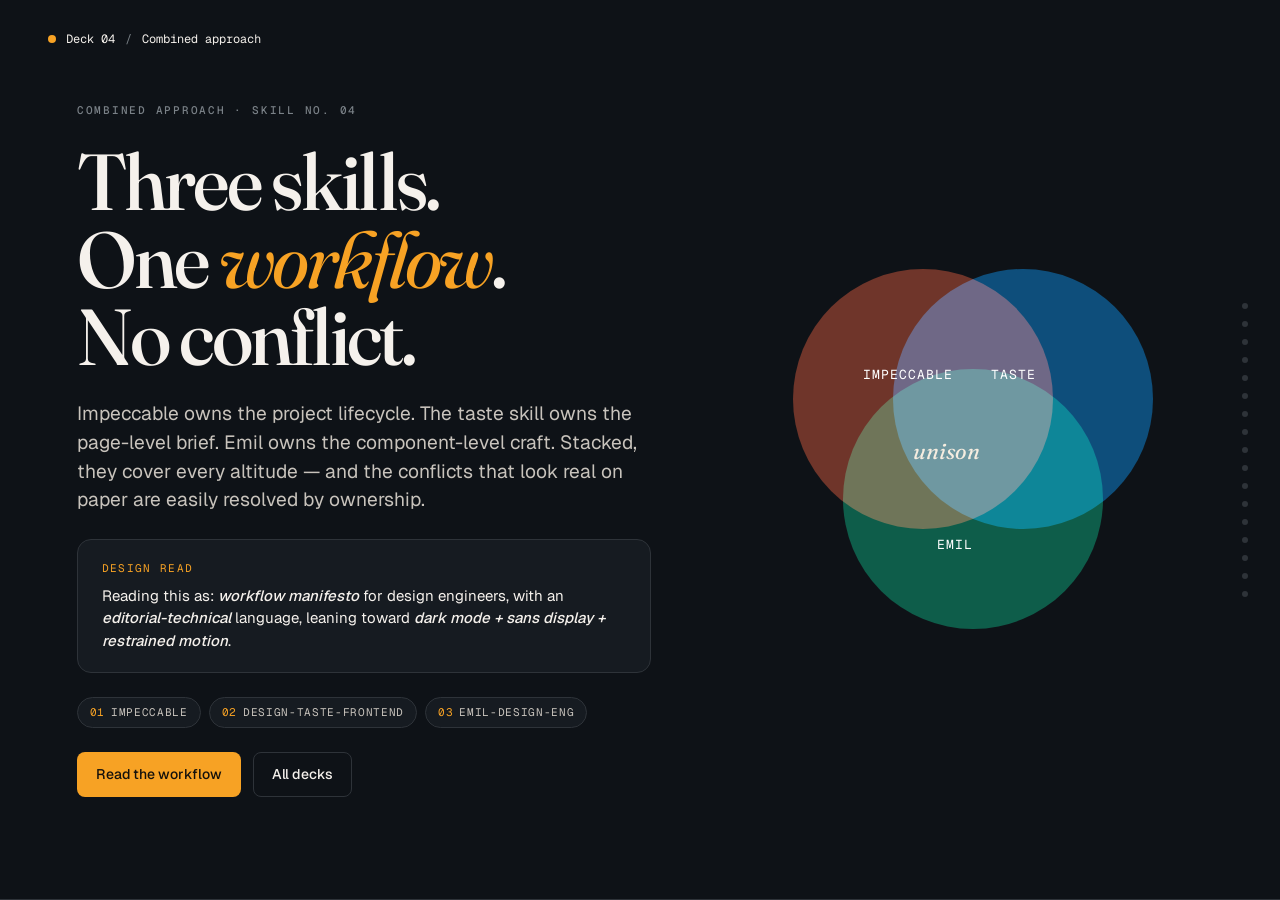
==== commit 057ede99: "v0.1.5: guides + decks updated for nanogen integration Brings the user-facing documentation up to da" ====
--- a/decks/deck-combined.html
+++ b/decks/deck-combined.html
@@ -818,7 +818,7 @@
   <a href="#s1"></a><a href="#s2"></a><a href="#s3"></a><a href="#s4"></a>
   <a href="#s5"></a><a href="#s6"></a><a href="#s7"></a><a href="#s8"></a>
   <a href="#s9"></a><a href="#s10"></a><a href="#s11"></a><a href="#s12"></a>
-  <a href="#s13"></a><a href="#s14"></a>
+  <a href="#s12b"></a><a href="#s12c"></a><a href="#s12d"></a><a href="#s13"></a><a href="#s14"></a>
 </nav>
 
 <main>
@@ -1036,6 +1036,9 @@
         </ul>
       </div>
     </div>
+    <p style="font-family: var(--mono); font-size: 12px; color: var(--muted); letter-spacing: 0.04em; margin-top: 4px;">
+      Utility skill alongside the three: <code>imagen-direction</code> — anti-slop prompt patterns for nanogen (avoid "epic / cinematic / dreamy / vibrant"; reach for "editorial / off-center / harsh window light / scanned slide film / brand palette dominant"). Sits at the presto-utilities altitude with impeccable, taste, and emil.
+    </p>
   </section>
 
   <!-- 07 — Worked example -->
@@ -1229,7 +1232,7 @@
     <p class="lead">One slash command. Seven phases (plus a conditional cold-start). Six break-out points. Memory that survives the session.</p>
 
     <div class="flow">
-      <div class="fstep" style="opacity: 0.72; border-style: dashed;"><span class="n">00</span><div><h4>HOUDINI <span style="font-family: var(--mono); font-size: 11px; color: var(--muted); letter-spacing: 0.04em; font-weight: 400; margin-left: 6px;">cold start · creative partner</span></h4><p>The only phase allowed to invent. Drafts 3 real starter HTML files in parallel (safe · contrarian · wildcard), iterates with you in a refine loop, lands <code>DESIGN_APPROACH.md</code> + <code>seeds/starter.html</code> + <code>seeds/tokens.css</code>.</p><p style="font-family: var(--mono); font-size: 11px; color: var(--muted); letter-spacing: 0.04em; margin-top: 4px;">conversational, runs as a skill — <code>/magic</code> recommends it but does not invoke inline.</p></div><span class="by">conditional</span></div>
+      <div class="fstep" style="opacity: 0.72; border-style: dashed;"><span class="n">00</span><div><h4>HOUDINI <span style="font-family: var(--mono); font-size: 11px; color: var(--muted); letter-spacing: 0.04em; font-weight: 400; margin-left: 6px;">cold start · creative partner</span></h4><p>The only phase allowed to invent. Six sub-phases: <code>TUNE IN → MOOD → DRAFT → PRESENT → REFINE → HAND-OFF</code>. MOOD generates 3 inspiration images via nanogen and feeds a visual_direction_summary into the drafters. DRAFT writes 3 real starter HTML files in parallel (safe · contrarian · wildcard); HAND-OFF lands <code>DESIGN_APPROACH.md</code> + <code>seeds/starter.html</code> + <code>seeds/tokens.css</code>.</p><p style="font-family: var(--mono); font-size: 11px; color: var(--muted); letter-spacing: 0.04em; margin-top: 4px;">conversational, runs as a skill — <code>/magic</code> recommends it but does not invoke inline. Add <code>--nogen</code> to skip MOOD.</p></div><span class="by">conditional</span></div>
       <div class="fstep"><span class="n">01</span><div><h4>READ</h4><p>State the Design Read: kind · audience · vibe · stack hint. Output: <code>{ read, kind, audience, vibe, stack_hint }</code>.</p></div><span class="by">taste</span></div>
       <div class="fstep"><span class="n">02</span><div><h4>CONTEXT</h4><p>Load PRODUCT.md / DESIGN.md, pick register, set palette strategy, write the scene sentence. Output: <code>{ register, palette_strategy, existing_tokens, scene_sentence }</code>.</p></div><span class="by">impeccable</span></div>
       <div class="fstep"><span class="n">03</span><div><h4>DIALS</h4><p>VARIANCE · MOTION · DENSITY (1–10) with reasoning tied to the read. Output: <code>{ variance, motion, density, reasoning }</code>.</p></div><span class="by">taste</span></div>
@@ -1242,15 +1245,27 @@
     <div class="cmds" style="margin-top: 12px;">
       <div class="cmd">
         <span class="phase">Phase 00 · cold start</span>
-        <span class="name">houdini [brief]</span>
-        <p>The creative partner. Three modes: guided (conversational, default), <code>--auto</code> (autonomous solo run), or keywords (e.g. <code>'fintech, dark, terminal'</code>). When invoked without explicit args, TUNE IN now asks which mode via <code>AskUserQuestion</code> — power-user shortcuts via flags still bypass the question. Drafts real starter templates, iterates with you when interactive, lands a starter <code>/magic</code> can build on.</p>
-        <span class="chain">taste + impeccable</span>
+        <span class="name">houdini [brief] [--nogen]</span>
+        <p>The creative partner. Three modes: guided (conversational, default), <code>--auto</code> (autonomous solo run), or keywords (e.g. <code>'fintech, dark, terminal'</code>). When invoked without explicit args, TUNE IN asks which mode via <code>AskUserQuestion</code>. MOOD generates 3 inspiration images via nanogen and passes a visual_direction_summary to the drafters. Add <code>--nogen</code> to skip MOOD (no Gemini draw).</p>
+        <span class="chain">taste + impeccable + nanogen</span>
       </div>
       <div class="cmd">
         <span class="phase">Entry</span>
-        <span class="name">magic [intent] [--surprise]</span>
-        <p>Full 7-phase flow. Without <code>--surprise</code>: detects cold-start and confirms whether to run <code>/houdini</code> first (yes / no / customize). With <code>--surprise</code>: autonomously runs houdini in wildcard mode, writes the hand-off artifacts, then proceeds through every phase. Zero prompts end to end. Phase outputs persist to <code>presto/memory/</code>.</p>
+        <span class="name">magic [intent] [--surprise] [--nogen]</span>
+        <p>Full 7-phase flow. Without <code>--surprise</code>: detects cold-start and confirms whether to run <code>/houdini</code> first. With <code>--surprise</code>: autonomously runs houdini in wildcard mode, writes the hand-off artifacts, then proceeds through every phase. <code>--nogen</code> composes with any mode and forwards to houdini so MOOD is skipped. Phase outputs persist to <code>presto/memory/</code>.</p>
         <span class="chain">all three</span>
+      </div>
+      <div class="cmd">
+        <span class="phase">Imagery</span>
+        <span class="name">imagen "&lt;prompt&gt;"</span>
+        <p>Generate a single image via nanogen. One-shot use with anti-slop patterns applied (no buzzwords; reach for editorial / off-center / harsh light / scanned film instead).</p>
+        <span class="chain">nanogen + imagen-direction</span>
+      </div>
+      <div class="cmd">
+        <span class="phase">Imagery</span>
+        <span class="name">imagen-edit &lt;path&gt; "&lt;instruction&gt;"</span>
+        <p>Modify an existing image (warmer palette, different angle, swap background) without losing composition. Gemini 2.5 Flash native edit.</p>
+        <span class="chain">nanogen + imagen-direction</span>
       </div>
       <div class="cmd">
         <span class="phase">Phase 01</span>
@@ -1289,11 +1304,195 @@
     </p>
   </section>
 
+  <!-- 12b — Houdini phase flow with MOOD -->
+  <section id="s12b" class="slide">
+    <h2>Houdini, six phases.</h2>
+    <p>The cold-start skill now opens with a MOOD phase. Three inspiration images, described by the model, distilled into a <code>visual_direction_summary</code> the drafters anchor to. The images are never embedded in HTML — they are pure direction.</p>
+
+    <div class="flow">
+      <div class="fstep"><span class="n">01</span><div><h4>TUNE IN</h4><p>Pick mode (guided / autonomous / keywords). Lock the brief: kind, audience, vibe, stack hint.</p></div><span class="by">conversation</span></div>
+      <div class="fstep" style="border-color: var(--accent-soft);"><span class="n">02</span><div><h4>MOOD <span style="font-family: var(--mono); font-size: 11px; color: var(--accent); letter-spacing: 0.04em; font-weight: 400; margin-left: 6px;">new in v0.1.4</span></h4><p>Derive 3 prompts (hero · lifestyle · detail) from brief + design read. nanogen generates + describes each. <code>visual_direction_summary</code> is passed to drafters. Skipped when <code>--nogen</code> is set.</p></div><span class="by">nanogen</span></div>
+      <div class="fstep"><span class="n">03</span><div><h4>DRAFT</h4><p>Three parallel drafters (safe · contrarian · wildcard) write full starter HTML. Each anchors to the mood summary as visual direction, but never embeds the mood images themselves.</p></div><span class="by">taste + impeccable</span></div>
+      <div class="fstep"><span class="n">04</span><div><h4>PRESENT</h4><p>Open a side-by-side comparison board. Show all three drafts, the mood thumbnails, and the visual_direction_summary alongside.</p></div><span class="by">conversation</span></div>
+      <div class="fstep"><span class="n">05</span><div><h4>REFINE</h4><p>Conversational iteration loop. Swap stack, push variance, tighten palette, redraw mood if needed.</p></div><span class="by">conversation</span></div>
+      <div class="fstep"><span class="n">06</span><div><h4>HAND-OFF</h4><p>Write <code>DESIGN_APPROACH.md</code>, <code>seeds/starter.html</code>, <code>seeds/tokens.css</code>. <code>/magic</code> picks up from here.</p></div><span class="by">impeccable</span></div>
+    </div>
+
+    <p style="font-family: var(--mono); font-size: 12px; color: var(--muted); letter-spacing: 0.04em; margin-top: 4px;">
+      Mode-aware MOOD: autonomous derives prompts from brief + design_read · keywords mode uses the keywords as the primary signal · guided mode accepts an optional <code>visual_brief</code> from the TUNE IN conversation.
+    </p>
+  </section>
+
+  <!-- 12c — Nanogen + mood-first imagery -->
+  <section id="s12c" class="slide">
+    <span class="eyebrow">v0.1.4 · imagery infrastructure</span>
+    <h2>Nanogen — image generation as <em>direction</em>, not deliverable.</h2>
+    <p>Presto bundles the nanogen MCP server for Gemini image gen (pure-stdlib Python 3, standalone repo at <code>github.com/brianyu18/nanogen</code>). The MoodBoard phase of <code>/houdini</code> generates exactly 3 inspiration images at the start of every cold-start, describes them, and passes the <code>visual_direction_summary</code> into the drafters. Drafters anchor to the mood but do not embed the generated images in their HTML — mood is pure guidance.</p>
+
+    <div style="display: grid; gap: 18px; grid-template-columns: 1fr; align-items: start;">
+      <div style="display: grid; gap: 14px; grid-template-columns: repeat(3, 1fr) 56px 1fr; align-items: stretch;">
+        <div style="background: var(--surface); border: 1px solid var(--line); border-radius: var(--r-md); padding: 18px; display: grid; gap: 8px; align-content: center;">
+          <span style="font-family: var(--mono); font-size: 10.5px; letter-spacing: 0.12em; text-transform: uppercase; color: var(--muted);">Mood 1</span>
+          <div style="aspect-ratio: 4/3; background: linear-gradient(135deg, oklch(0.32 0.04 70), oklch(0.28 0.03 250)); border-radius: var(--r-sm);"></div>
+          <span style="font-family: var(--mono); font-size: 11px; color: var(--accent);">Hero-mood</span>
+        </div>
+        <div style="background: var(--surface); border: 1px solid var(--line); border-radius: var(--r-md); padding: 18px; display: grid; gap: 8px; align-content: center;">
+          <span style="font-family: var(--mono); font-size: 10.5px; letter-spacing: 0.12em; text-transform: uppercase; color: var(--muted);">Mood 2</span>
+          <div style="aspect-ratio: 4/3; background: linear-gradient(135deg, oklch(0.36 0.06 65), oklch(0.24 0.02 240)); border-radius: var(--r-sm);"></div>
+          <span style="font-family: var(--mono); font-size: 11px; color: var(--accent);">Lifestyle-mood</span>
+        </div>
+        <div style="background: var(--surface); border: 1px solid var(--line); border-radius: var(--r-md); padding: 18px; display: grid; gap: 8px; align-content: center;">
+          <span style="font-family: var(--mono); font-size: 10.5px; letter-spacing: 0.12em; text-transform: uppercase; color: var(--muted);">Mood 3</span>
+          <div style="aspect-ratio: 4/3; background: linear-gradient(135deg, oklch(0.30 0.05 80), oklch(0.22 0.02 260)); border-radius: var(--r-sm);"></div>
+          <span style="font-family: var(--mono); font-size: 11px; color: var(--accent);">Detail-mood</span>
+        </div>
+        <div style="display: flex; align-items: center; justify-content: center; color: var(--line);">
+          <svg viewBox="0 0 56 22" preserveAspectRatio="none" aria-hidden="true" style="width: 100%; height: 22px;"><line x1="0" y1="11" x2="48" y2="11" stroke="currentColor" stroke-width="1"/><polyline points="42,5 52,11 42,17" fill="none" stroke="currentColor" stroke-width="1"/></svg>
+        </div>
+        <div style="background: var(--surface-2); border: 1px solid var(--accent-soft); border-radius: var(--r-md); padding: 18px; display: grid; gap: 8px; align-content: center;">
+          <span style="font-family: var(--mono); font-size: 10.5px; letter-spacing: 0.12em; text-transform: uppercase; color: var(--accent);">consumes summary</span>
+          <h4 style="font-family: var(--sans); font-size: 15px; font-weight: 600; color: var(--ink); margin: 0;">Drafter HTML</h4>
+          <p style="font-family: var(--mono); font-size: 11px; color: var(--ink-2); margin: 0;">3 starter files. Anchor to mood. Never embed it.</p>
+        </div>
+      </div>
+
+      <div>
+        <h3 style="font-family: var(--sans); font-size: 13px; font-weight: 600; letter-spacing: 0.04em; text-transform: uppercase; color: var(--muted); margin: 0 0 10px;">Tools exposed by nanogen</h3>
+        <div style="display: grid; gap: 1px; background: var(--line); border: 1px solid var(--line); border-radius: var(--r-md); overflow: hidden; grid-template-columns: repeat(auto-fit, minmax(220px, 1fr));">
+          <div style="background: var(--surface); padding: 18px 20px; display: grid; gap: 6px;">
+            <span style="font-family: var(--mono); font-size: 13px; color: var(--accent); font-weight: 500;">generate</span>
+            <p style="font-size: 13px; color: var(--ink-2); margin: 0;">Single image via Gemini 2.5 Flash Image. Imagen 3 and Gemini 3 Pro Image available as variants.</p>
+          </div>
+          <div style="background: var(--surface); padding: 18px 20px; display: grid; gap: 6px;">
+            <span style="font-family: var(--mono); font-size: 13px; color: var(--accent); font-weight: 500;">edit</span>
+            <p style="font-size: 13px; color: var(--ink-2); margin: 0;">Modify an existing image while preserving composition. Native Gemini 2.5 Flash edit.</p>
+          </div>
+          <div style="background: var(--surface); padding: 18px 20px; display: grid; gap: 6px;">
+            <span style="font-family: var(--mono); font-size: 13px; color: var(--accent); font-weight: 500;">describe</span>
+            <p style="font-size: 13px; color: var(--ink-2); margin: 0;">Vision call for palette + style tags. Feeds the visual_direction_summary.</p>
+          </div>
+          <div style="background: var(--surface); padding: 18px 20px; display: grid; gap: 6px;">
+            <span style="font-family: var(--mono); font-size: 13px; color: var(--accent); font-weight: 500;">batch</span>
+            <p style="font-size: 13px; color: var(--ink-2); margin: 0;">Multiple images at once through a shared rate-limit queue.</p>
+          </div>
+        </div>
+      </div>
+
+      <div class="callout warn" style="background: var(--bg); border-color: var(--line-2);">
+        <span class="lbl" style="color: var(--muted);">When the MCP fails or quota is hit</span>
+        <p style="font-size: 13.5px; color: var(--ink-2); margin: 0;">Graceful degradation: empty <code>mood_board</code>, empty <code>visual_direction_summary</code>, the rest of houdini proceeds with text-only direction. The intentional version of this fallback is the <code>--nogen</code> flag — covered next.</p>
+      </div>
+    </div>
+  </section>
+
+  <!-- 12d — Posture matrix: every mode with and without --nogen -->
+  <section id="s12d" class="slide">
+    <h2>Posture matrix.</h2>
+    <p>Every mode pairs with a <code>--nogen</code> variant. Same path, MOOD skipped, no Gemini image-gen draw. Use it when quota is hit, when iterating fast, or for text-only exploration.</p>
+    <table class="conf" aria-label="Posture matrix — modes with and without --nogen">
+      <thead>
+        <tr><th>Command</th><th>Prompts</th><th>When to use</th><th>Image gen</th></tr>
+      </thead>
+      <tbody>
+        <tr>
+          <td><code>/magic --surprise</code></td>
+          <td>zero</td>
+          <td>Trust the wildcard. Want a finished design to react to.</td>
+          <td class="win">yes · 3 mood images</td>
+        </tr>
+        <tr>
+          <td><code>/magic --surprise --nogen</code></td>
+          <td>zero</td>
+          <td>Same path as above. Quota constrained or text-only exploration.</td>
+          <td>no</td>
+        </tr>
+        <tr>
+          <td><code>/magic</code></td>
+          <td>one (cold-start confirm)</td>
+          <td>Standard entry. Confirms whether to run <code>/houdini</code> first.</td>
+          <td class="win">yes (if houdini runs)</td>
+        </tr>
+        <tr>
+          <td><code>/magic --nogen</code></td>
+          <td>one (cold-start confirm)</td>
+          <td>Standard entry, no Gemini draw downstream.</td>
+          <td>no</td>
+        </tr>
+        <tr>
+          <td><code>/magic --guided &lt;intent&gt;</code></td>
+          <td>per-phase</td>
+          <td>High-stakes work. Approval at every phase boundary.</td>
+          <td class="win">yes · 3 mood images</td>
+        </tr>
+        <tr>
+          <td><code>/magic --guided &lt;intent&gt; --nogen</code></td>
+          <td>per-phase</td>
+          <td>High-stakes, no Gemini draw. Cost or quota sensitivity.</td>
+          <td>no</td>
+        </tr>
+        <tr>
+          <td><code>/houdini</code></td>
+          <td>guided · per-phase</td>
+          <td>Cold start. Conversational mode picked at TUNE IN.</td>
+          <td class="win">yes · 3 mood images</td>
+        </tr>
+        <tr>
+          <td><code>/houdini --nogen</code></td>
+          <td>guided · per-phase</td>
+          <td>Cold start, text-only direction. Drafters fall back to brief + dials.</td>
+          <td>no</td>
+        </tr>
+        <tr>
+          <td><code>/houdini --auto</code></td>
+          <td>zero</td>
+          <td>Autonomous solo run. Single wildcard draft.</td>
+          <td class="win">yes · 3 mood images</td>
+        </tr>
+        <tr>
+          <td><code>/houdini --auto --nogen</code></td>
+          <td>zero</td>
+          <td>Autonomous solo run, no Gemini draw.</td>
+          <td>no</td>
+        </tr>
+        <tr>
+          <td><code>/houdini "kw1, kw2"</code></td>
+          <td>zero</td>
+          <td>Keyword seed. Keywords are the primary signal for MOOD prompts.</td>
+          <td class="win">yes · 3 mood images</td>
+        </tr>
+        <tr>
+          <td><code>/houdini "kw1, kw2" --nogen</code></td>
+          <td>zero</td>
+          <td>Keyword seed, text-only. Faster iteration.</td>
+          <td>no</td>
+        </tr>
+      </tbody>
+    </table>
+
+    <div class="surprise-callouts">
+      <div class="callout">
+        <span class="lbl">Cost model</span>
+        <ul>
+          <li><code>/magic</code> phases 1–7 run against the Claude subscription, not Gemini.</li>
+          <li>MoodBoard runs against the Gemini image-gen quota — 3 calls per houdini run.</li>
+          <li><code>/imagen</code> and <code>/imagen-edit</code> also draw from the image-gen quota.</li>
+        </ul>
+      </div>
+      <div class="callout warn">
+        <span class="lbl">When quota is hit</span>
+        <ul>
+          <li><code>--nogen</code> is the graceful degradation path. Append it to any of the modes above.</li>
+          <li>If the MCP fails mid-run, houdini auto-falls-back to empty mood and text-only direction.</li>
+        </ul>
+      </div>
+    </div>
+  </section>
+
   <!-- 13 — /magic --surprise pipeline -->
   <section id="s13" class="slide">
-    <span class="eyebrow">Slide 13 · the wildcard path</span>
+    <span class="eyebrow">Slide 13 · the wildcard path · <code style="background: var(--accent-soft); color: var(--accent); padding: 2px 8px; border-radius: 999px; font-size: 10px; letter-spacing: 0.06em;">--nogen also available</code></span>
     <h2><em style="font-style: italic; color: var(--accent);">/magic --surprise</em> — zero to template.</h2>
-    <p class="lead">When the goal is speed and you trust the wildcard, <code>--surprise</code> collapses every confirmation prompt into a single autonomous run. From blank intent to AUDIT, no questions.</p>
+    <p class="lead">When the goal is speed and you trust the wildcard, <code>--surprise</code> collapses every confirmation prompt into a single autonomous run. From blank intent to AUDIT, no questions. <code>/magic --surprise --nogen</code> takes the same path but skips MOOD — zero prompts, no Gemini image-gen draw.</p>
 
     <div class="surprise-pipe">
       <div class="pipe-box intent">
@@ -1308,7 +1507,7 @@
       <div class="pipe-box tinted">
         <span class="lbl">Houdini workflow</span>
         <h4>autonomous = true</h4>
-        <p class="detail"><span>n_drafts = 1</span><span>angle = wildcard</span><span>Brief → Draft → Handoff</span></p>
+        <p class="detail"><span>n_drafts = 1</span><span>angle = wildcard</span><span>TUNE IN → MOOD → DRAFT → HAND-OFF</span></p>
       </div>
       <div class="pipe-arrow">
         <span class="note">3 files written</span>
@@ -1341,6 +1540,7 @@
 
     <div class="surprise-pills">
       <span class="pill"><strong>0</strong>user prompts</span>
+      <span class="pill"><strong>3</strong>mood images (0 with --nogen)</span>
       <span class="pill"><strong>1</strong>wildcard draft</span>
       <span class="pill"><strong>8</strong>phases total</span>
     </div>
@@ -1369,8 +1569,8 @@
     <p class="lead">Read the room with taste, load context and pick the register with impeccable, build with both, polish every animation with emil, and audit against all three before ship — packaged as <code>presto</code> so the Design Read and dials persist across sessions.</p>
     <div class="stat-row">
       <div class="stat"><span class="lbl">Plugin name</span><span class="vv">presto</span></div>
-      <div class="stat"><span class="lbl">Skills</span><span class="vv">3</span></div>
-      <div class="stat"><span class="lbl">Commands</span><span class="vv">6 new + 25</span></div>
+      <div class="stat"><span class="lbl">Skills</span><span class="vv">3 + imagen-direction</span></div>
+      <div class="stat"><span class="lbl">Commands</span><span class="vv">8 new + 25</span></div>
       <div class="stat"><span class="lbl">Altitudes</span><span class="vv">Project · Page · Component</span></div>
     </div>
     <div class="btn-row">
